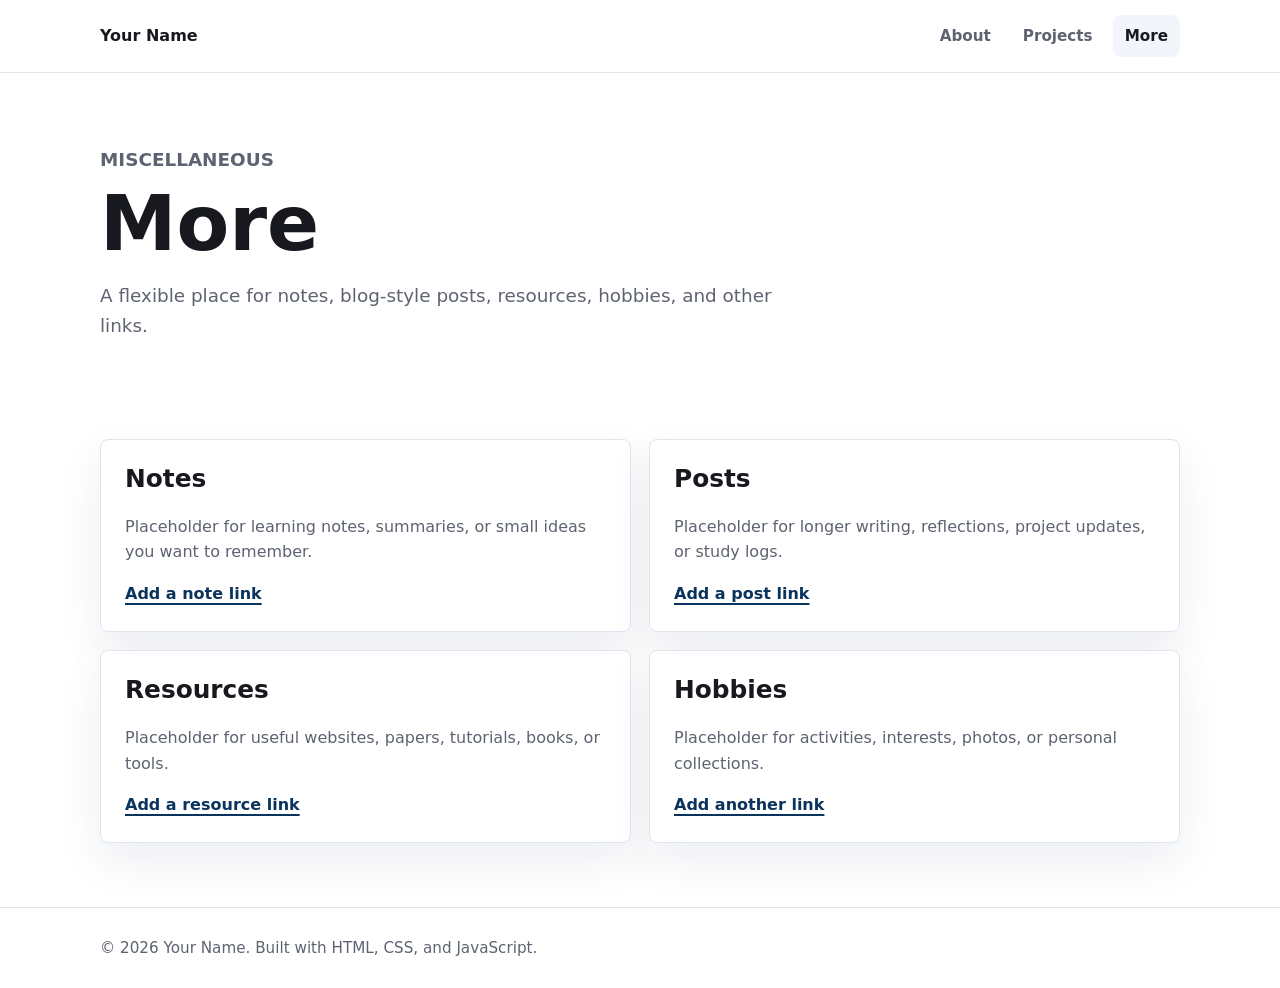
==== more.html @ 40491c50 "Prototype" ====
<!DOCTYPE html>
<html lang="en">
<head>
  <meta charset="UTF-8">
  <meta name="viewport" content="width=device-width, initial-scale=1.0">
  <title>More | Personal Website</title>
  <link rel="stylesheet" href="assets/css/styles.css">
</head>
<body>
  <header class="site-header">
    <nav class="nav container" aria-label="Main navigation">
      <a class="site-title" href="index.html">Your Name</a>
      <button class="nav-toggle" type="button" aria-label="Open navigation" aria-expanded="false">
        <span></span>
        <span></span>
        <span></span>
      </button>
      <div class="nav-links" id="nav-links">
        <a href="index.html">About</a>
        <a href="projects.html">Projects</a>
        <a href="more.html">More</a>
      </div>
    </nav>
  </header>

  <main>
    <section class="page-header container">
      <p class="eyebrow">Miscellaneous</p>
      <h1>More</h1>
      <!-- Edit this intro later based on what you add to this page. -->
      <p>A flexible place for notes, blog-style posts, resources, hobbies, and other links.</p>
    </section>

    <section class="section container">
      <div class="content-grid">
        <article class="content-panel">
          <h2>Notes</h2>
          <!-- Add short notes or link to note pages here. -->
          <p>Placeholder for learning notes, summaries, or small ideas you want to remember.</p>
          <a href="#">Add a note link</a>
        </article>

        <article class="content-panel">
          <h2>Posts</h2>
          <!-- Add blog-style posts or reflections here. -->
          <p>Placeholder for longer writing, reflections, project updates, or study logs.</p>
          <a href="#">Add a post link</a>
        </article>

        <article class="content-panel">
          <h2>Resources</h2>
          <!-- Add useful resources, references, or reading lists here. -->
          <p>Placeholder for useful websites, papers, tutorials, books, or tools.</p>
          <a href="#">Add a resource link</a>
        </article>

        <article class="content-panel">
          <h2>Hobbies</h2>
          <!-- Add hobbies, interests, or non-academic activities here. -->
          <p>Placeholder for activities, interests, photos, or personal collections.</p>
          <a href="#">Add another link</a>
        </article>
      </div>
    </section>
  </main>

  <footer class="site-footer">
    <div class="container">
      <p>&copy; 2026 Your Name. Built with HTML, CSS, and JavaScript.</p>
    </div>
  </footer>

  <script src="assets/js/main.js"></script>
</body>
</html>
---- assets/css/styles.css ----
:root {
  --bg: #ffffff;
  --surface: #ffffff;
  --surface-muted: #f2f6fb;
  --text: #17191f;
  --muted: #5d6370;
  --line: #dde5ef;
  --accent: #145ea8;
  --accent-dark: #0a335d;
  --accent-soft: #e8f3ff;
  --focus: #8a5cf6;
  --shadow: 0 18px 45px rgba(20, 43, 72, 0.08);
}

* {
  box-sizing: border-box;
}

html {
  scroll-behavior: smooth;
}

body {
  margin: 0;
  min-height: 100vh;
  color: var(--text);
  background: var(--bg);
  font-family: Inter, ui-sans-serif, system-ui, -apple-system, BlinkMacSystemFont, "Segoe UI", sans-serif;
  line-height: 1.6;
}

a {
  color: inherit;
}

a:focus-visible,
button:focus-visible {
  outline: 3px solid var(--focus);
  outline-offset: 3px;
}

.container {
  width: min(1080px, calc(100% - 32px));
  margin: 0 auto;
}

.site-header {
  position: sticky;
  top: 0;
  z-index: 10;
  background: rgba(255, 255, 255, 0.92);
  border-bottom: 1px solid var(--line);
  backdrop-filter: blur(14px);
}

.nav {
  display: flex;
  align-items: center;
  justify-content: space-between;
  min-height: 72px;
  gap: 24px;
}

.site-title {
  color: var(--text);
  font-size: 1rem;
  font-weight: 800;
  text-decoration: none;
}

.nav-links {
  display: flex;
  align-items: center;
  gap: 8px;
}

.nav-links a {
  border-radius: 8px;
  color: var(--muted);
  font-size: 0.95rem;
  font-weight: 700;
  padding: 9px 12px;
  text-decoration: none;
}

.nav-links a:hover,
.nav-links a.active {
  background: var(--surface-muted);
  color: var(--text);
}

.nav-toggle {
  display: none;
  width: 42px;
  height: 42px;
  align-items: center;
  justify-content: center;
  border: 1px solid var(--line);
  border-radius: 8px;
  background: var(--surface);
  cursor: pointer;
}

.nav-toggle span {
  display: block;
  width: 18px;
  height: 2px;
  margin: 3px 0;
  background: var(--text);
}

.hero,
.page-header {
  padding: 72px 0 48px;
}

.hero {
  min-height: 420px;
  display: grid;
  align-content: center;
}

.eyebrow {
  margin: 0 0 12px;
  color: var(--accent);
  font-size: 0.78rem;
  font-weight: 800;
  letter-spacing: 0;
  text-transform: uppercase;
}

h1,
h2,
h3,
p {
  margin-top: 0;
}

h1 {
  max-width: 780px;
  margin-bottom: 18px;
  font-size: clamp(2.4rem, 7vw, 4.8rem);
  line-height: 1;
}

h2 {
  font-size: 1.55rem;
  line-height: 1.2;
}

h3 {
  font-size: 1.1rem;
}

.hero-text,
.page-header p {
  max-width: 720px;
  color: var(--muted);
  font-size: 1.15rem;
}

.hero-actions {
  display: flex;
  flex-wrap: wrap;
  gap: 12px;
  margin-top: 14px;
}

.about-hero {
  display: grid;
  grid-template-columns: 280px minmax(0, 1fr);
  gap: 56px;
  padding: 72px 0 64px;
}

.profile-panel {
  align-self: start;
  text-align: center;
}

.profile-photo {
  width: 188px;
  height: 188px;
  display: grid;
  place-items: center;
  margin: 0 auto 28px;
  border: 8px solid var(--accent-dark);
  border-radius: 50%;
  background: var(--accent-soft);
  color: var(--accent-dark);
  font-weight: 800;
}

.profile-panel h1 {
  margin-bottom: 10px;
  font-size: clamp(2.4rem, 6vw, 3.2rem);
}

.profile-role,
.profile-field {
  margin-bottom: 8px;
  color: var(--text);
  font-size: 1.15rem;
  font-weight: 800;
}

.profile-field {
  color: var(--muted);
  font-weight: 700;
}

.social-links {
  display: flex;
  justify-content: center;
  flex-wrap: wrap;
  gap: 10px;
  margin-top: 24px;
}

.social-links a {
  width: 42px;
  height: 42px;
  display: inline-grid;
  place-items: center;
  border: 1px solid var(--line);
  border-radius: 8px;
  background: var(--surface);
  color: var(--accent-dark);
  font-size: 0.92rem;
  font-weight: 900;
  text-decoration: none;
}

.social-links a:hover {
  border-color: var(--accent);
  background: var(--accent-soft);
}

.about-content {
  min-width: 0;
}

.about-intro {
  max-width: 820px;
}

.about-intro h2,
.resume-section h2 {
  margin-bottom: 26px;
  font-size: clamp(2rem, 5vw, 3rem);
}

.about-intro p {
  color: var(--muted);
  font-size: clamp(1.15rem, 2vw, 1.55rem);
  line-height: 1.75;
}

.about-intro .button {
  margin-top: 14px;
}

.about-columns {
  display: grid;
  grid-template-columns: repeat(2, minmax(0, 1fr));
  gap: 48px;
  margin-top: 54px;
}

.about-columns h3 {
  margin-bottom: 18px;
  font-size: 1.8rem;
}

.simple-list {
  margin: 0;
  padding-left: 22px;
  color: var(--muted);
  font-size: 1.15rem;
}

.simple-list li + li {
  margin-top: 10px;
}

.summary-list {
  display: grid;
  gap: 18px;
}

.summary-list article {
  display: grid;
  grid-template-columns: 38px minmax(0, 1fr);
  gap: 14px;
  align-items: start;
}

.summary-icon,
.timeline-icon {
  display: inline-grid;
  place-items: center;
  border-radius: 50%;
  background: var(--accent-soft);
  color: var(--accent);
  font-size: 0.72rem;
  font-weight: 900;
}

.summary-icon {
  width: 32px;
  height: 32px;
}

.summary-list h4 {
  margin: 0 0 4px;
  font-size: 1.12rem;
  line-height: 1.35;
}

.summary-list p {
  margin: 0;
  color: var(--muted);
}

.resume-section {
  padding: 48px 0 24px;
}

.timeline {
  display: grid;
  gap: 34px;
  max-width: 940px;
}

.timeline-item {
  position: relative;
  display: grid;
  grid-template-columns: 56px minmax(0, 1fr);
  gap: 20px;
}

.timeline-item::before {
  content: "";
  position: absolute;
  top: 46px;
  bottom: -34px;
  left: 20px;
  width: 1px;
  background: var(--line);
}

.timeline-item:last-child::before {
  display: none;
}

.timeline-icon {
  position: relative;
  z-index: 1;
  width: 42px;
  height: 42px;
}

.timeline-content h3 {
  margin-bottom: 4px;
  font-size: 1.45rem;
}

.timeline-meta,
.timeline-date {
  margin-bottom: 2px;
  color: var(--muted);
  font-size: 1.08rem;
  font-weight: 700;
}

.timeline-content ul {
  margin: 18px 0 0;
  padding-left: 22px;
  color: var(--muted);
  font-size: 1.05rem;
}

.timeline-content li + li {
  margin-top: 8px;
}

.large-tags {
  max-width: 920px;
}

.button {
  display: inline-flex;
  align-items: center;
  justify-content: center;
  min-height: 44px;
  border: 1px solid transparent;
  border-radius: 8px;
  font-weight: 800;
  padding: 10px 16px;
  text-decoration: none;
}

.button.primary {
  background: var(--accent);
  color: #ffffff;
}

.button.primary:hover {
  background: var(--accent-dark);
}

.button.secondary {
  background: var(--surface);
  border-color: var(--line);
  color: var(--text);
}

.button.secondary:hover {
  border-color: var(--accent);
  color: var(--accent-dark);
}

.section {
  padding: 32px 0 64px;
}

.section-heading {
  margin-bottom: 22px;
}

.section-heading h2 {
  margin-bottom: 0;
}

.info-grid,
.project-grid,
.content-grid {
  display: grid;
  gap: 18px;
}

.info-grid {
  grid-template-columns: repeat(2, minmax(0, 1fr));
}

.project-grid,
.content-grid {
  grid-template-columns: repeat(3, minmax(0, 1fr));
}

.content-grid {
  grid-template-columns: repeat(2, minmax(0, 1fr));
}

.info-card,
.project-card,
.content-panel {
  background: var(--surface);
  border: 1px solid var(--line);
  border-radius: 8px;
  box-shadow: var(--shadow);
  padding: 24px;
}

.info-card p,
.project-card p,
.content-panel p,
.project-detail p {
  color: var(--muted);
}

.project-card {
  min-height: 310px;
  display: flex;
  flex-direction: column;
  justify-content: space-between;
  gap: 20px;
  color: inherit;
  text-decoration: none;
  transition: border-color 160ms ease, transform 160ms ease;
}

.project-card:hover {
  border-color: var(--accent);
  transform: translateY(-2px);
}

.project-card h2 {
  font-size: 1.25rem;
}

.tag-list {
  display: flex;
  flex-wrap: wrap;
  gap: 8px;
  margin: 16px 0 0;
  padding: 0;
  list-style: none;
}

.tag-list li {
  border: 1px solid var(--line);
  border-radius: 999px;
  background: var(--surface-muted);
  color: var(--accent-dark);
  font-size: 0.84rem;
  font-weight: 700;
  padding: 5px 10px;
}

.link-list {
  display: flex;
  flex-wrap: wrap;
  gap: 12px;
}

.link-list a,
.content-panel a,
.back-link {
  color: var(--accent-dark);
  font-weight: 800;
  text-decoration-thickness: 2px;
  text-underline-offset: 4px;
}

.project-detail {
  max-width: 820px;
  padding: 56px 0 72px;
}

.project-detail h1 {
  margin-top: 22px;
}

.project-detail section {
  margin-top: 36px;
  padding-top: 28px;
  border-top: 1px solid var(--line);
}

.site-footer {
  border-top: 1px solid var(--line);
  color: var(--muted);
  padding: 28px 0;
}

.site-footer p {
  margin: 0;
  font-size: 0.95rem;
}

@media (max-width: 760px) {
  .nav {
    min-height: 64px;
  }

  .nav-toggle {
    display: inline-flex;
    flex-direction: column;
  }

  .nav-links {
    position: absolute;
    top: 64px;
    left: 16px;
    right: 16px;
    display: none;
    flex-direction: column;
    align-items: stretch;
    gap: 4px;
    background: var(--surface);
    border: 1px solid var(--line);
    border-radius: 8px;
    box-shadow: var(--shadow);
    padding: 8px;
  }

  .nav-links.open {
    display: flex;
  }

  .nav-links a {
    padding: 12px;
  }

  .hero,
  .page-header {
    padding: 48px 0 32px;
  }

  .about-hero {
    grid-template-columns: 1fr;
    gap: 34px;
    padding: 44px 0 36px;
  }

  .profile-panel {
    text-align: left;
  }

  .profile-photo {
    width: 148px;
    height: 148px;
    margin-left: 0;
  }

  .social-links {
    justify-content: flex-start;
  }

  .about-columns {
    grid-template-columns: 1fr;
    gap: 34px;
    margin-top: 40px;
  }

  .about-intro h2,
  .resume-section h2 {
    font-size: 2.15rem;
  }

  .timeline-item {
    grid-template-columns: 46px minmax(0, 1fr);
    gap: 14px;
  }

  .timeline-item::before {
    left: 20px;
  }

  .hero {
    min-height: 360px;
  }

  .hero-text,
  .page-header p {
    font-size: 1rem;
  }

  .info-grid,
  .project-grid,
  .content-grid {
    grid-template-columns: 1fr;
  }

  .section {
    padding-bottom: 48px;
  }
}
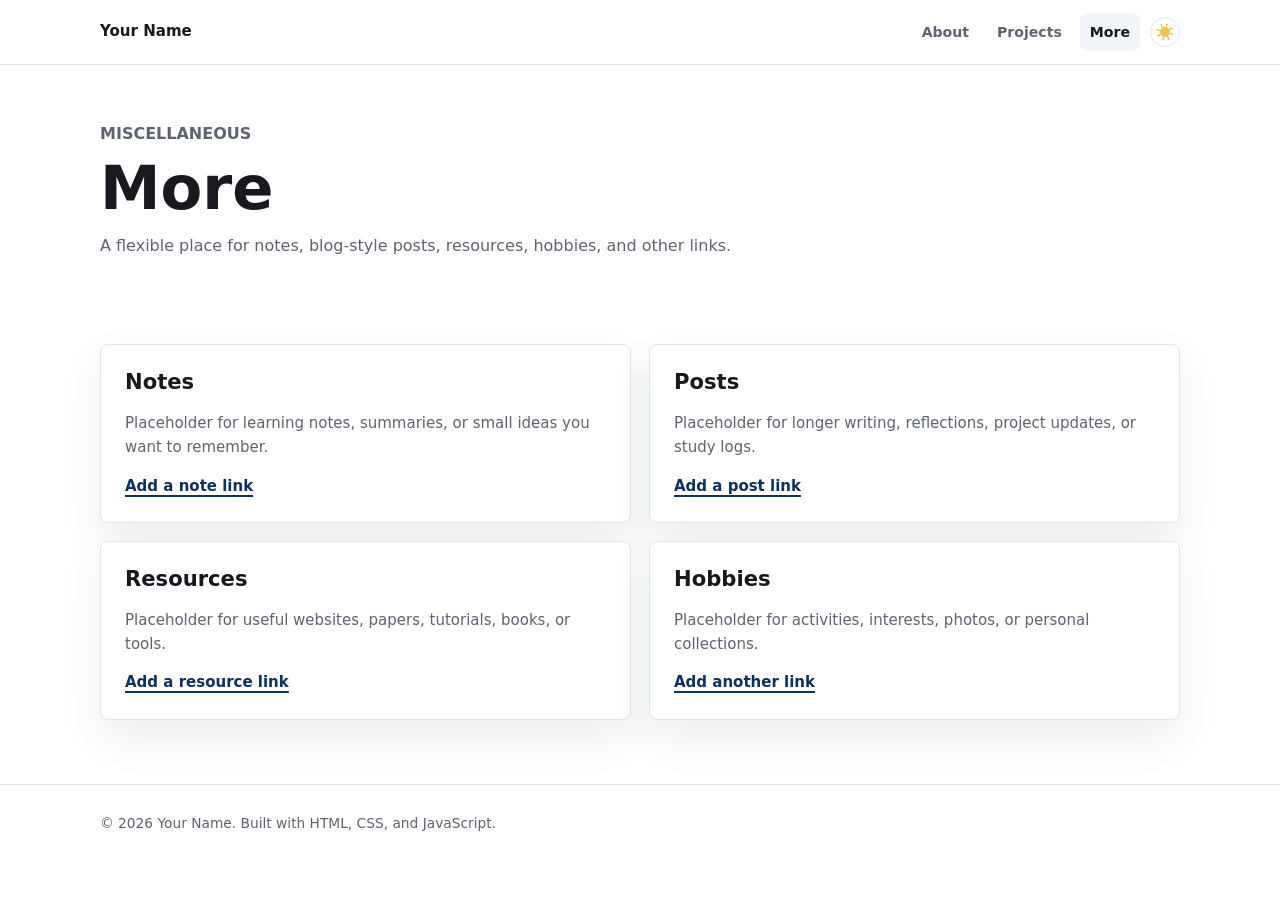
==== commit 3ba4118a: "About me" ====
--- a/more.html
+++ b/more.html
@@ -10,15 +10,18 @@
   <header class="site-header">
     <nav class="nav container" aria-label="Main navigation">
       <a class="site-title" href="index.html">Your Name</a>
-      <button class="nav-toggle" type="button" aria-label="Open navigation" aria-expanded="false">
-        <span></span>
-        <span></span>
-        <span></span>
-      </button>
-      <div class="nav-links" id="nav-links">
-        <a href="index.html">About</a>
-        <a href="projects.html">Projects</a>
-        <a href="more.html">More</a>
+      <div class="nav-actions">
+        <div class="nav-links" id="nav-links">
+          <a href="index.html">About</a>
+          <a href="projects.html">Projects</a>
+          <a href="more.html">More</a>
+        </div>
+        <button class="theme-toggle" type="button" aria-label="Switch color theme"></button>
+        <button class="nav-toggle" type="button" aria-label="Open navigation" aria-expanded="false">
+          <span></span>
+          <span></span>
+          <span></span>
+        </button>
       </div>
     </nav>
   </header>
--- a/assets/css/styles.css
+++ b/assets/css/styles.css
@@ -1,4 +1,5 @@
 :root {
+  color-scheme: light;
   --bg: #ffffff;
   --surface: #ffffff;
   --surface-muted: #f2f6fb;
@@ -9,7 +10,24 @@
   --accent-dark: #0a335d;
   --accent-soft: #e8f3ff;
   --focus: #8a5cf6;
+  --header-bg: rgba(255, 255, 255, 0.92);
   --shadow: 0 18px 45px rgba(20, 43, 72, 0.08);
+}
+
+[data-theme="dark"] {
+  color-scheme: dark;
+  --bg: #14161b;
+  --surface: #1b1e25;
+  --surface-muted: #252a33;
+  --text: #f4f7fb;
+  --muted: #c2c8d1;
+  --line: #333947;
+  --accent: #7db7ff;
+  --accent-dark: #b8d8ff;
+  --accent-soft: #183554;
+  --focus: #b99cff;
+  --header-bg: rgba(20, 22, 27, 0.92);
+  --shadow: 0 18px 45px rgba(0, 0, 0, 0.28);
 }
 
 * {
@@ -26,7 +44,8 @@
   color: var(--text);
   background: var(--bg);
   font-family: Inter, ui-sans-serif, system-ui, -apple-system, BlinkMacSystemFont, "Segoe UI", sans-serif;
-  line-height: 1.6;
+  font-size: 15px;
+  line-height: 1.58;
 }
 
 a {
@@ -48,7 +67,7 @@
   position: sticky;
   top: 0;
   z-index: 10;
-  background: rgba(255, 255, 255, 0.92);
+  background: var(--header-bg);
   border-bottom: 1px solid var(--line);
   backdrop-filter: blur(14px);
 }
@@ -57,13 +76,19 @@
   display: flex;
   align-items: center;
   justify-content: space-between;
-  min-height: 72px;
+  min-height: 64px;
   gap: 24px;
+}
+
+.nav-actions {
+  display: flex;
+  align-items: center;
+  gap: 10px;
 }
 
 .site-title {
   color: var(--text);
-  font-size: 1rem;
+  font-size: 0.94rem;
   font-weight: 800;
   text-decoration: none;
 }
@@ -77,9 +102,9 @@
 .nav-links a {
   border-radius: 8px;
   color: var(--muted);
-  font-size: 0.95rem;
+  font-size: 0.88rem;
   font-weight: 700;
-  padding: 9px 12px;
+  padding: 8px 10px;
   text-decoration: none;
 }
 
@@ -101,6 +126,59 @@
   cursor: pointer;
 }
 
+.theme-toggle {
+  position: relative;
+  width: 30px;
+  height: 30px;
+  border: 1px solid var(--line);
+  border-radius: 50%;
+  background: var(--surface);
+  color: var(--text);
+  cursor: pointer;
+  display: inline-grid;
+  place-items: center;
+  padding: 0;
+}
+
+.theme-toggle:hover {
+  border-color: var(--accent);
+  background: var(--surface-muted);
+}
+
+.theme-toggle::before {
+  content: "";
+  position: relative;
+  z-index: 1;
+  width: 10px;
+  height: 10px;
+  border-radius: 50%;
+  background: #f6c445;
+}
+
+.theme-toggle::after {
+  content: "";
+  position: absolute;
+  width: 18px;
+  height: 18px;
+  border-radius: 50%;
+  background: repeating-conic-gradient(
+    from 11deg,
+    #f6c445 0deg 10deg,
+    transparent 10deg 45deg
+  );
+}
+
+[data-theme="dark"] .theme-toggle::before {
+  width: 12px;
+  height: 12px;
+  background: #ffffff;
+  box-shadow: inset -4px 0 0 0 var(--surface);
+}
+
+[data-theme="dark"] .theme-toggle::after {
+  display: none;
+}
+
 .nav-toggle span {
   display: block;
   width: 18px;
@@ -111,7 +189,7 @@
 
 .hero,
 .page-header {
-  padding: 72px 0 48px;
+  padding: 56px 0 38px;
 }
 
 .hero {
@@ -123,7 +201,7 @@
 .eyebrow {
   margin: 0 0 12px;
   color: var(--accent);
-  font-size: 0.78rem;
+  font-size: 0.68rem;
   font-weight: 800;
   letter-spacing: 0;
   text-transform: uppercase;
@@ -138,25 +216,25 @@
 
 h1 {
   max-width: 780px;
-  margin-bottom: 18px;
-  font-size: clamp(2.4rem, 7vw, 4.8rem);
+  margin-bottom: 14px;
+  font-size: clamp(2rem, 5.5vw, 3.8rem);
   line-height: 1;
 }
 
 h2 {
-  font-size: 1.55rem;
+  font-size: 1.32rem;
   line-height: 1.2;
 }
 
 h3 {
-  font-size: 1.1rem;
+  font-size: 1rem;
 }
 
 .hero-text,
 .page-header p {
   max-width: 720px;
   color: var(--muted);
-  font-size: 1.15rem;
+  font-size: 1rem;
 }
 
 .hero-actions {
@@ -169,8 +247,8 @@
 .about-hero {
   display: grid;
   grid-template-columns: 280px minmax(0, 1fr);
-  gap: 56px;
-  padding: 72px 0 64px;
+  gap: 48px;
+  padding: 56px 0 48px;
 }
 
 .profile-panel {
@@ -179,28 +257,29 @@
 }
 
 .profile-photo {
-  width: 188px;
-  height: 188px;
+  width: 156px;
+  height: 156px;
   display: grid;
   place-items: center;
-  margin: 0 auto 28px;
-  border: 8px solid var(--accent-dark);
+  margin: 0 auto 24px;
+  border: 6px solid var(--accent-dark);
   border-radius: 50%;
   background: var(--accent-soft);
   color: var(--accent-dark);
+  font-size: 0.88rem;
   font-weight: 800;
 }
 
 .profile-panel h1 {
-  margin-bottom: 10px;
-  font-size: clamp(2.4rem, 6vw, 3.2rem);
+  margin-bottom: 8px;
+  font-size: clamp(2rem, 4.6vw, 2.65rem);
 }
 
 .profile-role,
 .profile-field {
-  margin-bottom: 8px;
+  margin-bottom: 6px;
   color: var(--text);
-  font-size: 1.15rem;
+  font-size: 1rem;
   font-weight: 800;
 }
 
@@ -213,20 +292,20 @@
   display: flex;
   justify-content: center;
   flex-wrap: wrap;
-  gap: 10px;
-  margin-top: 24px;
+  gap: 8px;
+  margin-top: 20px;
 }
 
 .social-links a {
-  width: 42px;
-  height: 42px;
+  width: 36px;
+  height: 36px;
   display: inline-grid;
   place-items: center;
   border: 1px solid var(--line);
   border-radius: 8px;
   background: var(--surface);
   color: var(--accent-dark);
-  font-size: 0.92rem;
+  font-size: 0.78rem;
   font-weight: 900;
   text-decoration: none;
 }
@@ -246,14 +325,14 @@
 
 .about-intro h2,
 .resume-section h2 {
-  margin-bottom: 26px;
-  font-size: clamp(2rem, 5vw, 3rem);
+  margin-bottom: 20px;
+  font-size: clamp(1.65rem, 3.8vw, 2.35rem);
 }
 
 .about-intro p {
   color: var(--muted);
-  font-size: clamp(1.15rem, 2vw, 1.55rem);
-  line-height: 1.75;
+  font-size: clamp(1rem, 1.5vw, 1.18rem);
+  line-height: 1.72;
 }
 
 .about-intro .button {
@@ -263,20 +342,20 @@
 .about-columns {
   display: grid;
   grid-template-columns: repeat(2, minmax(0, 1fr));
-  gap: 48px;
-  margin-top: 54px;
+  gap: 40px;
+  margin-top: 42px;
 }
 
 .about-columns h3 {
-  margin-bottom: 18px;
-  font-size: 1.8rem;
+  margin-bottom: 14px;
+  font-size: 1.38rem;
 }
 
 .simple-list {
   margin: 0;
   padding-left: 22px;
   color: var(--muted);
-  font-size: 1.15rem;
+  font-size: 0.98rem;
 }
 
 .simple-list li + li {
@@ -290,7 +369,7 @@
 
 .summary-list article {
   display: grid;
-  grid-template-columns: 38px minmax(0, 1fr);
+  grid-template-columns: 42px minmax(0, 1fr);
   gap: 14px;
   align-items: start;
 }
@@ -313,7 +392,7 @@
 
 .summary-list h4 {
   margin: 0 0 4px;
-  font-size: 1.12rem;
+  font-size: 0.98rem;
   line-height: 1.35;
 }
 
@@ -323,28 +402,28 @@
 }
 
 .resume-section {
-  padding: 48px 0 24px;
+  padding: 38px 0 18px;
 }
 
 .timeline {
   display: grid;
-  gap: 34px;
+  gap: 28px;
   max-width: 940px;
 }
 
 .timeline-item {
   position: relative;
   display: grid;
-  grid-template-columns: 56px minmax(0, 1fr);
-  gap: 20px;
+  grid-template-columns: 48px minmax(0, 1fr);
+  gap: 16px;
 }
 
 .timeline-item::before {
   content: "";
   position: absolute;
-  top: 46px;
-  bottom: -34px;
-  left: 20px;
+  top: 40px;
+  bottom: -28px;
+  left: 18px;
   width: 1px;
   background: var(--line);
 }
@@ -356,28 +435,28 @@
 .timeline-icon {
   position: relative;
   z-index: 1;
-  width: 42px;
-  height: 42px;
+  width: 36px;
+  height: 36px;
 }
 
 .timeline-content h3 {
   margin-bottom: 4px;
-  font-size: 1.45rem;
+  font-size: 1.18rem;
 }
 
 .timeline-meta,
 .timeline-date {
   margin-bottom: 2px;
   color: var(--muted);
-  font-size: 1.08rem;
+  font-size: 0.96rem;
   font-weight: 700;
 }
 
 .timeline-content ul {
-  margin: 18px 0 0;
+  margin: 14px 0 0;
   padding-left: 22px;
   color: var(--muted);
-  font-size: 1.05rem;
+  font-size: 0.95rem;
 }
 
 .timeline-content li + li {
@@ -392,17 +471,18 @@
   display: inline-flex;
   align-items: center;
   justify-content: center;
-  min-height: 44px;
+  min-height: 38px;
   border: 1px solid transparent;
   border-radius: 8px;
+  font-size: 0.9rem;
   font-weight: 800;
-  padding: 10px 16px;
+  padding: 8px 14px;
   text-decoration: none;
 }
 
 .button.primary {
   background: var(--accent);
-  color: #ffffff;
+  color: var(--bg);
 }
 
 .button.primary:hover {
@@ -486,7 +566,7 @@
 }
 
 .project-card h2 {
-  font-size: 1.25rem;
+  font-size: 1.12rem;
 }
 
 .tag-list {
@@ -503,9 +583,9 @@
   border-radius: 999px;
   background: var(--surface-muted);
   color: var(--accent-dark);
-  font-size: 0.84rem;
+  font-size: 0.76rem;
   font-weight: 700;
-  padding: 5px 10px;
+  padding: 4px 9px;
 }
 
 .link-list {
@@ -546,7 +626,7 @@
 
 .site-footer p {
   margin: 0;
-  font-size: 0.95rem;
+  font-size: 0.86rem;
 }
 
 @media (max-width: 760px) {
@@ -575,6 +655,11 @@
     padding: 8px;
   }
 
+  .theme-toggle {
+    width: 30px;
+    height: 30px;
+  }
+
   .nav-links.open {
     display: flex;
   }
@@ -599,8 +684,8 @@
   }
 
   .profile-photo {
-    width: 148px;
-    height: 148px;
+    width: 132px;
+    height: 132px;
     margin-left: 0;
   }
 
@@ -616,7 +701,7 @@
 
   .about-intro h2,
   .resume-section h2 {
-    font-size: 2.15rem;
+    font-size: 1.75rem;
   }
 
   .timeline-item {
@@ -625,7 +710,7 @@
   }
 
   .timeline-item::before {
-    left: 20px;
+    left: 18px;
   }
 
   .hero {
@@ -647,3 +732,26 @@
     padding-bottom: 48px;
   }
 }
+
+.summary-icon.logo-icon {
+  display: inline-flex;
+  align-items: center;
+  justify-content: center;
+
+  width: 48px;
+  height: 48px;
+
+  background: transparent !important;
+  border: none !important;
+  border-radius: 0 !important;
+  padding: 0;
+
+  overflow: visible;
+}
+
+.summary-icon.logo-icon img {
+  display: block;
+  width: 100%;
+  height: 100%;
+  object-fit: contain;
+}
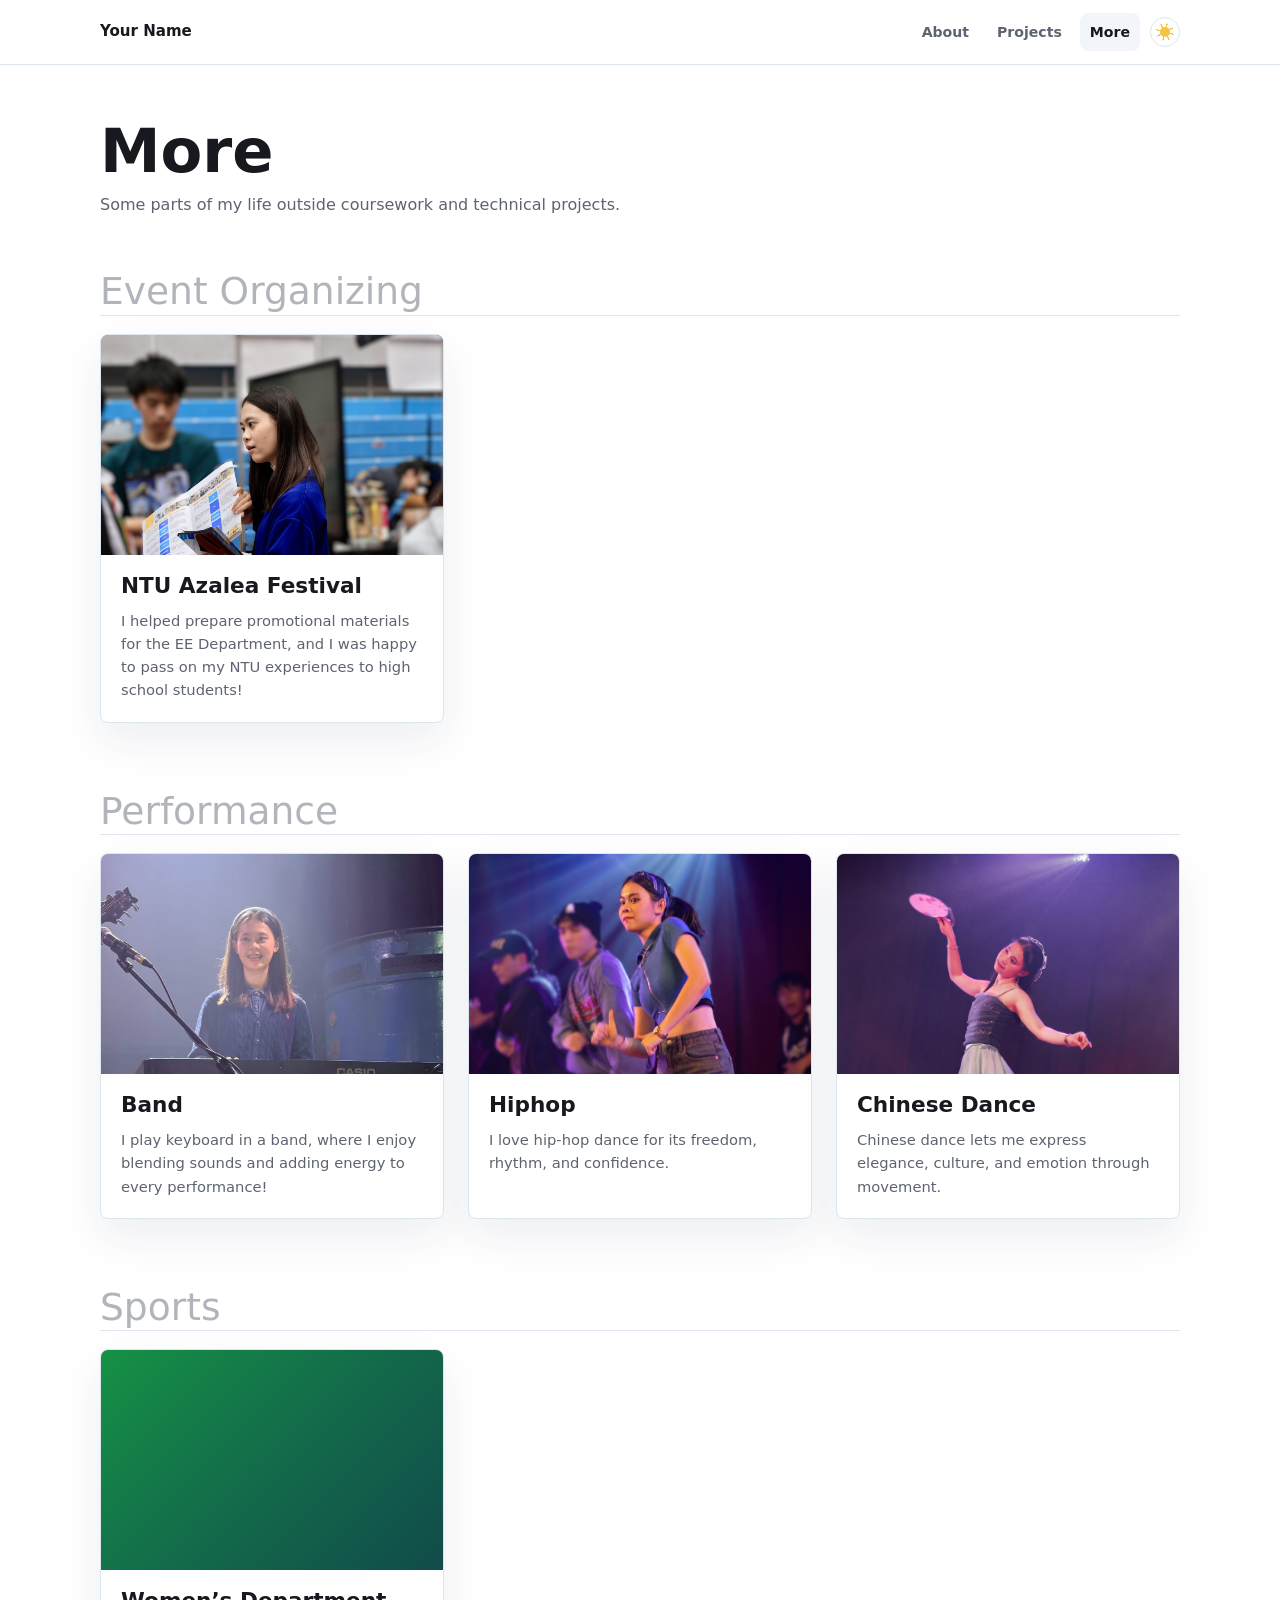
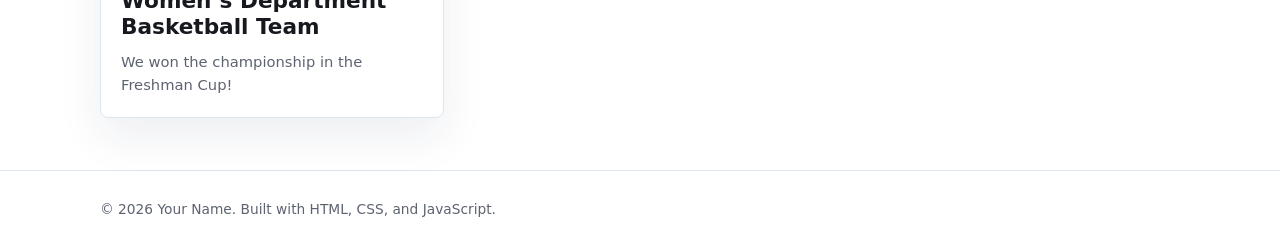
==== commit d2f56781: "temp" ====
--- a/more.html
+++ b/more.html
@@ -27,41 +27,78 @@
   </header>
 
   <main>
-    <section class="page-header container">
-      <p class="eyebrow">Miscellaneous</p>
+    <section class="more-header container">
       <h1>More</h1>
-      <!-- Edit this intro later based on what you add to this page. -->
-      <p>A flexible place for notes, blog-style posts, resources, hobbies, and other links.</p>
+      <!-- Edit this intro to describe what you want to collect here. -->
+      <p>Some parts of my life outside coursework and technical projects.</p>
     </section>
 
-    <section class="section container">
-      <div class="content-grid">
-        <article class="content-panel">
-          <h2>Notes</h2>
-          <!-- Add short notes or link to note pages here. -->
-          <p>Placeholder for learning notes, summaries, or small ideas you want to remember.</p>
-          <a href="#">Add a note link</a>
+    <section class="more-showcase container" aria-labelledby="events-heading">
+      <div class="category-heading">
+        <h2 id="events-heading">Event Organizing</h2>
+      </div>
+      <div class="activity-grid">
+        <article class="activity-card">
+          <div class="activity-media event-media">
+             <img class="adjustable-photo band-photo" src="assets/image/azalea.jpg" alt="Azalea">
+          </div>
+          <div class="activity-body">
+            <h3>NTU Azalea Festival</h3>
+            <p>I helped prepare promotional materials for the EE Department, 
+              and I was happy to pass on my NTU experiences to high school students!</p>
+          </div>
+        </article>
+      </div>
+    </section>
+
+    <section class="more-showcase container" id="performance" aria-labelledby="performance-heading">
+      <div class="category-heading">
+        <h2 id="performance-heading">Performance</h2>
+      </div>
+      <div class="activity-grid">
+        <article class="activity-card">
+          <div class="activity-media">
+            <img class="adjustable-photo band-photo" src="assets/image/band.jpg" alt="Band performance">
+          </div>
+          <div class="activity-body">
+            <h3>Band</h3>
+            <p>I play keyboard in a band, where I enjoy blending sounds and adding energy to every performance!</p>
+          </div>
         </article>
 
-        <article class="content-panel">
-          <h2>Posts</h2>
-          <!-- Add blog-style posts or reflections here. -->
-          <p>Placeholder for longer writing, reflections, project updates, or study logs.</p>
-          <a href="#">Add a post link</a>
+        <article class="activity-card">
+          <div class="activity-media">
+            <img class="adjustable-photo hiphop-photo" src="assets/image/hh.png" alt="Hiphop performance">
+          </div>
+          <div class="activity-body">
+            <h3>Hiphop</h3>
+            <p>I love hip-hop dance for its freedom, rhythm, and confidence.</p>
+          </div>
         </article>
 
-        <article class="content-panel">
-          <h2>Resources</h2>
-          <!-- Add useful resources, references, or reading lists here. -->
-          <p>Placeholder for useful websites, papers, tutorials, books, or tools.</p>
-          <a href="#">Add a resource link</a>
+        <article class="activity-card">
+          <div class="activity-media">
+            <img class="adjustable-photo chinese-dance-photo" src="assets/image/cd.png" alt="Chinese dance performance">
+          </div>
+          <div class="activity-body">
+            <h3>Chinese Dance</h3>
+            <p>Chinese dance lets me express elegance, culture, and emotion through movement.</p>
+          </div>
         </article>
+      </div>
+    </section>
 
-        <article class="content-panel">
-          <h2>Hobbies</h2>
-          <!-- Add hobbies, interests, or non-academic activities here. -->
-          <p>Placeholder for activities, interests, photos, or personal collections.</p>
-          <a href="#">Add another link</a>
+    <section class="more-showcase container" aria-labelledby="sports-heading">
+      <div class="category-heading">
+        <h2 id="sports-heading">Sports</h2>
+      </div>
+      <div class="activity-grid">
+        <article class="activity-card">
+          <div class="activity-media sport-media"></div>
+          <div class="activity-body">
+            <h3>Women’s Department Basketball Team</h3>
+            <p>We won the championship in the Freshman Cup!</p>
+          </div>
         </article>
       </div>
     </section>
--- a/assets/css/styles.css
+++ b/assets/css/styles.css
@@ -268,6 +268,14 @@
   color: var(--accent-dark);
   font-size: 0.88rem;
   font-weight: 800;
+  overflow: hidden;
+}
+
+.profile-photo img {
+  width: 100%;
+  height: 100%;
+  display: block;
+  object-fit: cover;
 }
 
 .profile-panel h1 {
@@ -329,6 +337,11 @@
   font-size: clamp(1.65rem, 3.8vw, 2.35rem);
 }
 
+.resume-section h2 {
+  margin-bottom: 16px;
+  font-size: clamp(1.35rem, 3vw, 1.85rem);
+}
+
 .about-intro p {
   color: var(--muted);
   font-size: clamp(1rem, 1.5vw, 1.18rem);
@@ -360,6 +373,13 @@
 
 .simple-list li + li {
   margin-top: 10px;
+}
+
+.simple-list a,
+.timeline-content a {
+  color: var(--accent-dark);
+  text-decoration-thickness: 2px;
+  text-underline-offset: 4px;
 }
 
 .summary-list {
@@ -402,12 +422,12 @@
 }
 
 .resume-section {
-  padding: 38px 0 18px;
+  padding: 32px 0 14px;
 }
 
 .timeline {
   display: grid;
-  gap: 28px;
+  gap: 24px;
   max-width: 940px;
 }
 
@@ -441,26 +461,26 @@
 
 .timeline-content h3 {
   margin-bottom: 4px;
-  font-size: 1.18rem;
+  font-size: 1.04rem;
 }
 
 .timeline-meta,
 .timeline-date {
   margin-bottom: 2px;
   color: var(--muted);
-  font-size: 0.96rem;
+  font-size: 0.88rem;
   font-weight: 700;
 }
 
 .timeline-content ul {
-  margin: 14px 0 0;
-  padding-left: 22px;
-  color: var(--muted);
-  font-size: 0.95rem;
+  margin: 10px 0 0;
+  padding-left: 18px;
+  color: var(--muted);
+  font-size: 0.86rem;
 }
 
 .timeline-content li + li {
-  margin-top: 8px;
+  margin-top: 6px;
 }
 
 .large-tags {
@@ -569,6 +589,122 @@
   font-size: 1.12rem;
 }
 
+.project-showcase {
+  padding: 16px 0 72px;
+}
+
+.project-showcase-grid {
+  display: grid;
+  grid-template-columns: repeat(2, minmax(0, 1fr));
+  gap: 44px 38px;
+}
+
+.project-entry {
+  min-width: 0;
+  border-radius: 10px;
+  scroll-margin-top: 92px;
+}
+
+.project-entry:target {
+  animation: target-flash 1.6s ease;
+}
+
+.project-image {
+  aspect-ratio: 16 / 9;
+  display: grid;
+  place-items: center;
+  overflow: hidden;
+  border: 1px solid var(--line);
+  border-radius: 8px;
+  background: var(--surface-muted);
+}
+
+.project-image img {
+  width: 100%;
+  height: 100%;
+  display: block;
+  object-fit: contain;
+}
+
+.project-image span {
+  color: rgba(255, 255, 255, 0.82);
+  font-size: 0.8rem;
+  font-weight: 800;
+  text-transform: uppercase;
+}
+
+.project-image-blue {
+  background:
+    linear-gradient(135deg, rgba(20, 22, 27, 0.18), rgba(20, 22, 27, 0.44)),
+    linear-gradient(135deg, #0f4c81, #7db7ff);
+}
+
+.project-image-green {
+  background:
+    linear-gradient(135deg, rgba(20, 22, 27, 0.16), rgba(20, 22, 27, 0.42)),
+    linear-gradient(135deg, #0f766e, #8bd3c7);
+}
+
+.project-image-purple {
+  background:
+    linear-gradient(135deg, rgba(20, 22, 27, 0.16), rgba(20, 22, 27, 0.42)),
+    linear-gradient(135deg, #6d28d9, #c4b5fd);
+}
+
+.project-entry-body {
+  padding-top: 18px;
+}
+
+.project-category {
+  margin-bottom: 12px;
+  color: var(--accent);
+  font-size: 0.82rem;
+  font-weight: 900;
+}
+
+.project-entry-body h2 {
+  margin-bottom: 10px;
+  font-size: clamp(1.4rem, 3vw, 1.9rem);
+  line-height: 1.16;
+}
+
+.project-entry-body p {
+  color: var(--muted);
+}
+
+.project-date {
+  margin: 16px 0 0;
+  font-size: 0.9rem;
+  font-weight: 700;
+}
+
+.project-actions {
+  display: flex;
+  flex-wrap: wrap;
+  gap: 10px;
+  margin-top: 18px;
+}
+
+.project-actions a {
+  display: inline-flex;
+  align-items: center;
+  min-height: 34px;
+  border: 1px solid var(--line);
+  border-radius: 999px;
+  background: var(--surface);
+  color: var(--text);
+  font-size: 0.84rem;
+  font-weight: 800;
+  padding: 7px 12px;
+  text-decoration: none;
+}
+
+.project-actions a:hover {
+  border-color: var(--accent);
+  background: var(--surface-muted);
+  color: var(--accent-dark);
+}
+
 .tag-list {
   display: flex;
   flex-wrap: wrap;
@@ -601,6 +737,171 @@
   font-weight: 800;
   text-decoration-thickness: 2px;
   text-underline-offset: 4px;
+}
+
+.more-header {
+  padding: 56px 0 22px;
+}
+
+.more-header h1 {
+  margin-bottom: 10px;
+}
+
+.more-header p {
+  max-width: 620px;
+  color: var(--muted);
+  font-size: 1rem;
+}
+
+.more-showcase {
+  padding: 18px 0 52px;
+  scroll-margin-top: 92px;
+}
+
+.more-showcase:target .category-heading {
+  animation: target-line-flash 1.6s ease;
+}
+
+.category-heading {
+  display: flex;
+  align-items: end;
+  justify-content: flex-start;
+  margin-bottom: 18px;
+  border-bottom: 1px solid var(--line);
+}
+
+.category-heading h2 {
+  margin: 0 0 4px;
+  color: color-mix(in srgb, var(--muted) 48%, transparent);
+  font-size: clamp(1.65rem, 3.6vw, 2.35rem);
+  font-weight: 300;
+  line-height: 1;
+  text-transform: none;
+}
+
+.activity-grid {
+  display: grid;
+  grid-template-columns: repeat(3, minmax(0, 1fr));
+  gap: 24px;
+}
+
+.activity-card {
+  min-height: 0;
+  overflow: hidden;
+  border: 1px solid var(--line);
+  border-radius: 8px;
+  background: var(--surface);
+  box-shadow: var(--shadow);
+  transition: border-color 160ms ease, transform 160ms ease;
+}
+
+[data-theme="dark"] .activity-card {
+  box-shadow: var(--shadow);
+}
+
+.activity-card:hover {
+  border-color: var(--accent);
+  transform: translateY(-2px);
+}
+
+.activity-media {
+  height: 220px;
+  display: grid;
+  place-items: center;
+  overflow: hidden;
+  color: rgba(255, 255, 255, 0.88);
+  font-size: 0.76rem;
+  font-weight: 800;
+  letter-spacing: 0;
+  text-transform: uppercase;
+}
+
+.activity-media img,
+.activity-card img {
+  width: 100%;
+  height: 100%;
+  display: block;
+  object-fit: cover;
+}
+
+.activity-media .adjustable-photo {
+  object-position: var(--image-position, center center);
+  transform: scale(var(--image-zoom, 1));
+}
+
+/* Edit these values to adjust each Performance photo. */
+.band-photo {
+  --image-zoom: 1.12;
+  --image-position: center 100%;
+}
+
+.hiphop-photo {
+  --image-zoom: 1.12;
+  --image-position: center center;
+}
+
+.chinese-dance-photo {
+  --image-zoom: 1.12;
+  --image-position: center center;
+}
+
+.performance-media {
+  background:
+    linear-gradient(135deg, rgba(20, 22, 27, 0.24), rgba(20, 22, 27, 0.6)),
+    linear-gradient(135deg, #8b5cf6, #111827);
+}
+
+.event-media {
+  background:
+    linear-gradient(135deg, rgba(20, 22, 27, 0.15), rgba(20, 22, 27, 0.48)),
+    linear-gradient(135deg, #f59e0b, #145ea8);
+}
+
+.sport-media {
+  background:
+    linear-gradient(135deg, rgba(20, 22, 27, 0.12), rgba(20, 22, 27, 0.44)),
+    linear-gradient(135deg, #16a34a, #0f766e);
+}
+
+.activity-body {
+  padding: 18px 20px 20px;
+}
+
+.activity-body h3 {
+  margin-bottom: 10px;
+  font-size: clamp(1.12rem, 2vw, 1.35rem);
+  font-weight: 750;
+  line-height: 1.2;
+}
+
+.activity-body p {
+  margin: 0;
+  color: var(--muted);
+  font-size: 0.92rem;
+}
+
+@keyframes target-flash {
+  0% {
+    box-shadow: 0 0 0 0 color-mix(in srgb, var(--accent) 44%, transparent);
+  }
+  35% {
+    box-shadow: 0 0 0 8px color-mix(in srgb, var(--accent) 18%, transparent);
+  }
+  100% {
+    box-shadow: 0 0 0 0 transparent;
+  }
+}
+
+@keyframes target-line-flash {
+  0% {
+    border-color: var(--accent);
+  }
+  45% {
+    border-color: var(--accent);
+  }
+  100% {
+    border-color: var(--line);
+  }
 }
 
 .project-detail {
@@ -724,12 +1025,34 @@
 
   .info-grid,
   .project-grid,
-  .content-grid {
+  .content-grid,
+  .activity-grid,
+  .project-showcase-grid {
     grid-template-columns: 1fr;
   }
 
   .section {
     padding-bottom: 48px;
+  }
+
+  .more-header {
+    padding: 44px 0 18px;
+  }
+
+  .more-showcase {
+    padding-bottom: 52px;
+  }
+
+  .category-heading {
+    justify-content: flex-start;
+  }
+
+  .activity-card {
+    min-height: 0;
+  }
+
+  .activity-body {
+    padding: 18px 20px 20px;
   }
 }
 
@@ -754,4 +1077,4 @@
   width: 100%;
   height: 100%;
   object-fit: contain;
-}+}
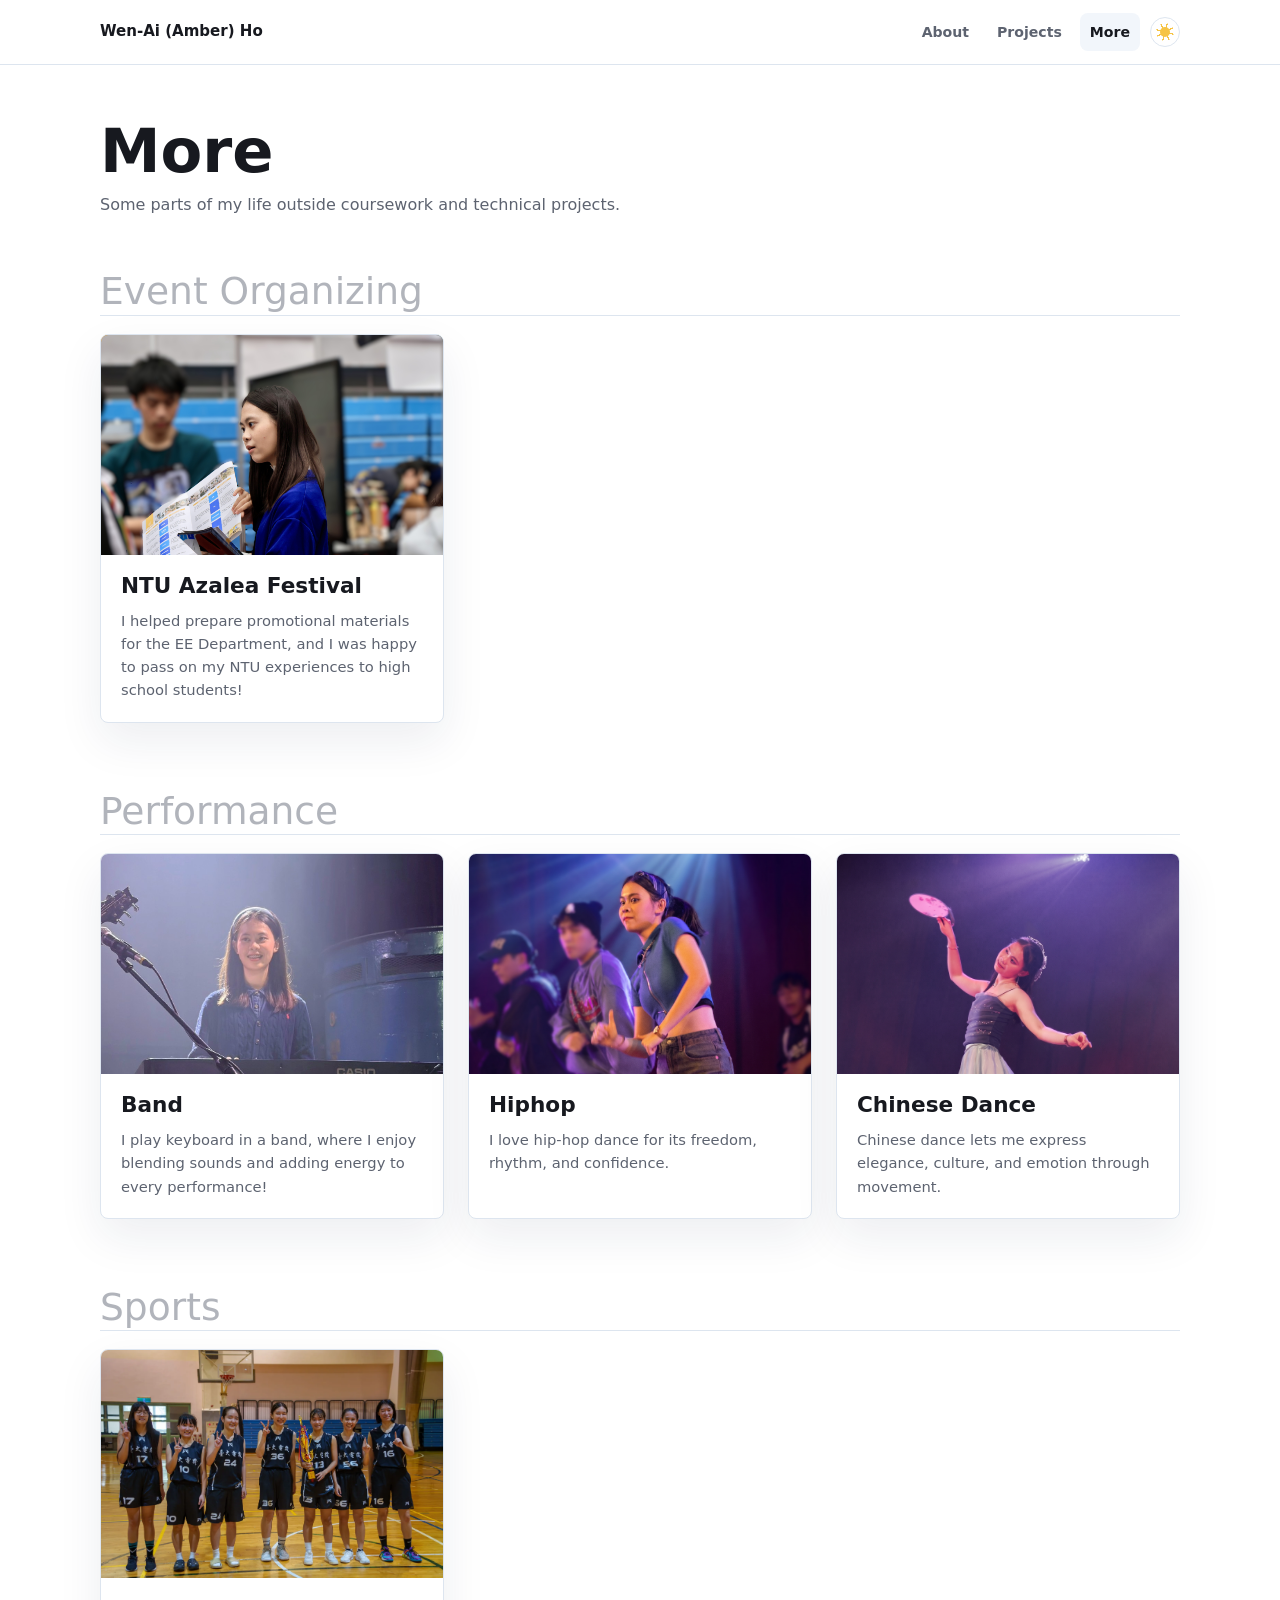
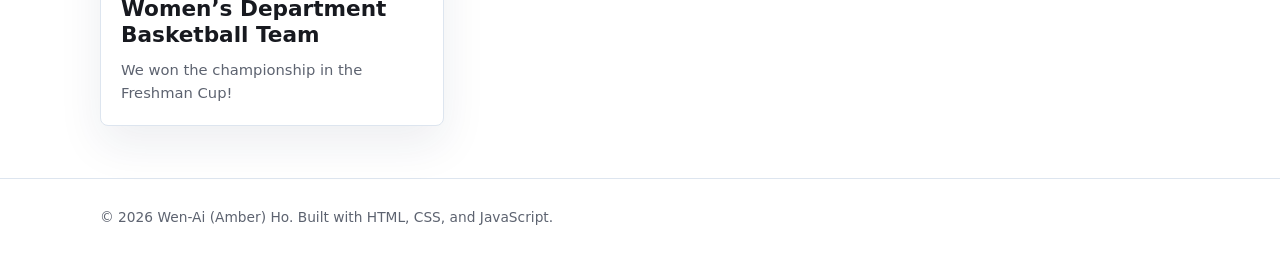
==== commit 6681c105: "Finished" ====
--- a/more.html
+++ b/more.html
@@ -9,7 +9,7 @@
 <body>
   <header class="site-header">
     <nav class="nav container" aria-label="Main navigation">
-      <a class="site-title" href="index.html">Your Name</a>
+      <a class="site-title" href="index.html">Wen-Ai (Amber) Ho</a>
       <div class="nav-actions">
         <div class="nav-links" id="nav-links">
           <a href="index.html">About</a>
@@ -93,8 +93,10 @@
         <h2 id="sports-heading">Sports</h2>
       </div>
       <div class="activity-grid">
-        <article class="activity-card">
-          <div class="activity-media sport-media"></div>
+        <article class="activity-card sports-card">
+          <div class="activity-media sports-media">
+            <img class="sports-photo" src="assets/image/basket.png" alt="Women’s basketball team">
+          </div>
           <div class="activity-body">
             <h3>Women’s Department Basketball Team</h3>
             <p>We won the championship in the Freshman Cup!</p>
@@ -106,7 +108,7 @@
 
   <footer class="site-footer">
     <div class="container">
-      <p>&copy; 2026 Your Name. Built with HTML, CSS, and JavaScript.</p>
+      <p>&copy; 2026 Wen-Ai (Amber) Ho. Built with HTML, CSS, and JavaScript.</p>
     </div>
   </footer>
 
--- a/assets/css/styles.css
+++ b/assets/css/styles.css
@@ -257,8 +257,8 @@
 }
 
 .profile-photo {
-  width: 156px;
-  height: 156px;
+  width: 180px;
+  height: 180px;
   display: grid;
   place-items: center;
   margin: 0 auto 24px;
@@ -487,6 +487,17 @@
   max-width: 920px;
 }
 
+.skill-groups {
+  display: grid;
+  gap: 22px;
+}
+
+.skill-groups h3 {
+  margin-bottom: 10px;
+  color: var(--text);
+  font-size: 0.98rem;
+}
+
 .button {
   display: inline-flex;
   align-items: center;
@@ -591,6 +602,19 @@
 
 .project-showcase {
   padding: 16px 0 72px;
+}
+
+.project-section-heading {
+  margin-bottom: 18px;
+  border-bottom: 1px solid var(--line);
+}
+
+.project-section-heading h2 {
+  margin: 0 0 4px;
+  color: color-mix(in srgb, var(--muted) 48%, transparent);
+  font-size: clamp(1.65rem, 3.6vw, 2.35rem);
+  font-weight: 300;
+  line-height: 1;
 }
 
 .project-showcase-grid {
@@ -827,6 +851,18 @@
 .activity-media .adjustable-photo {
   object-position: var(--image-position, center center);
   transform: scale(var(--image-zoom, 1));
+}
+
+.sports-media {
+  height: auto;
+  display: block;
+}
+
+.sports-media img,
+.activity-card .sports-photo {
+  width: 100%;
+  height: auto;
+  object-fit: contain;
 }
 
 /* Edit these values to adjust each Performance photo. */
@@ -985,8 +1021,8 @@
   }
 
   .profile-photo {
-    width: 132px;
-    height: 132px;
+    width: 150px;
+    height: 150px;
     margin-left: 0;
   }
 
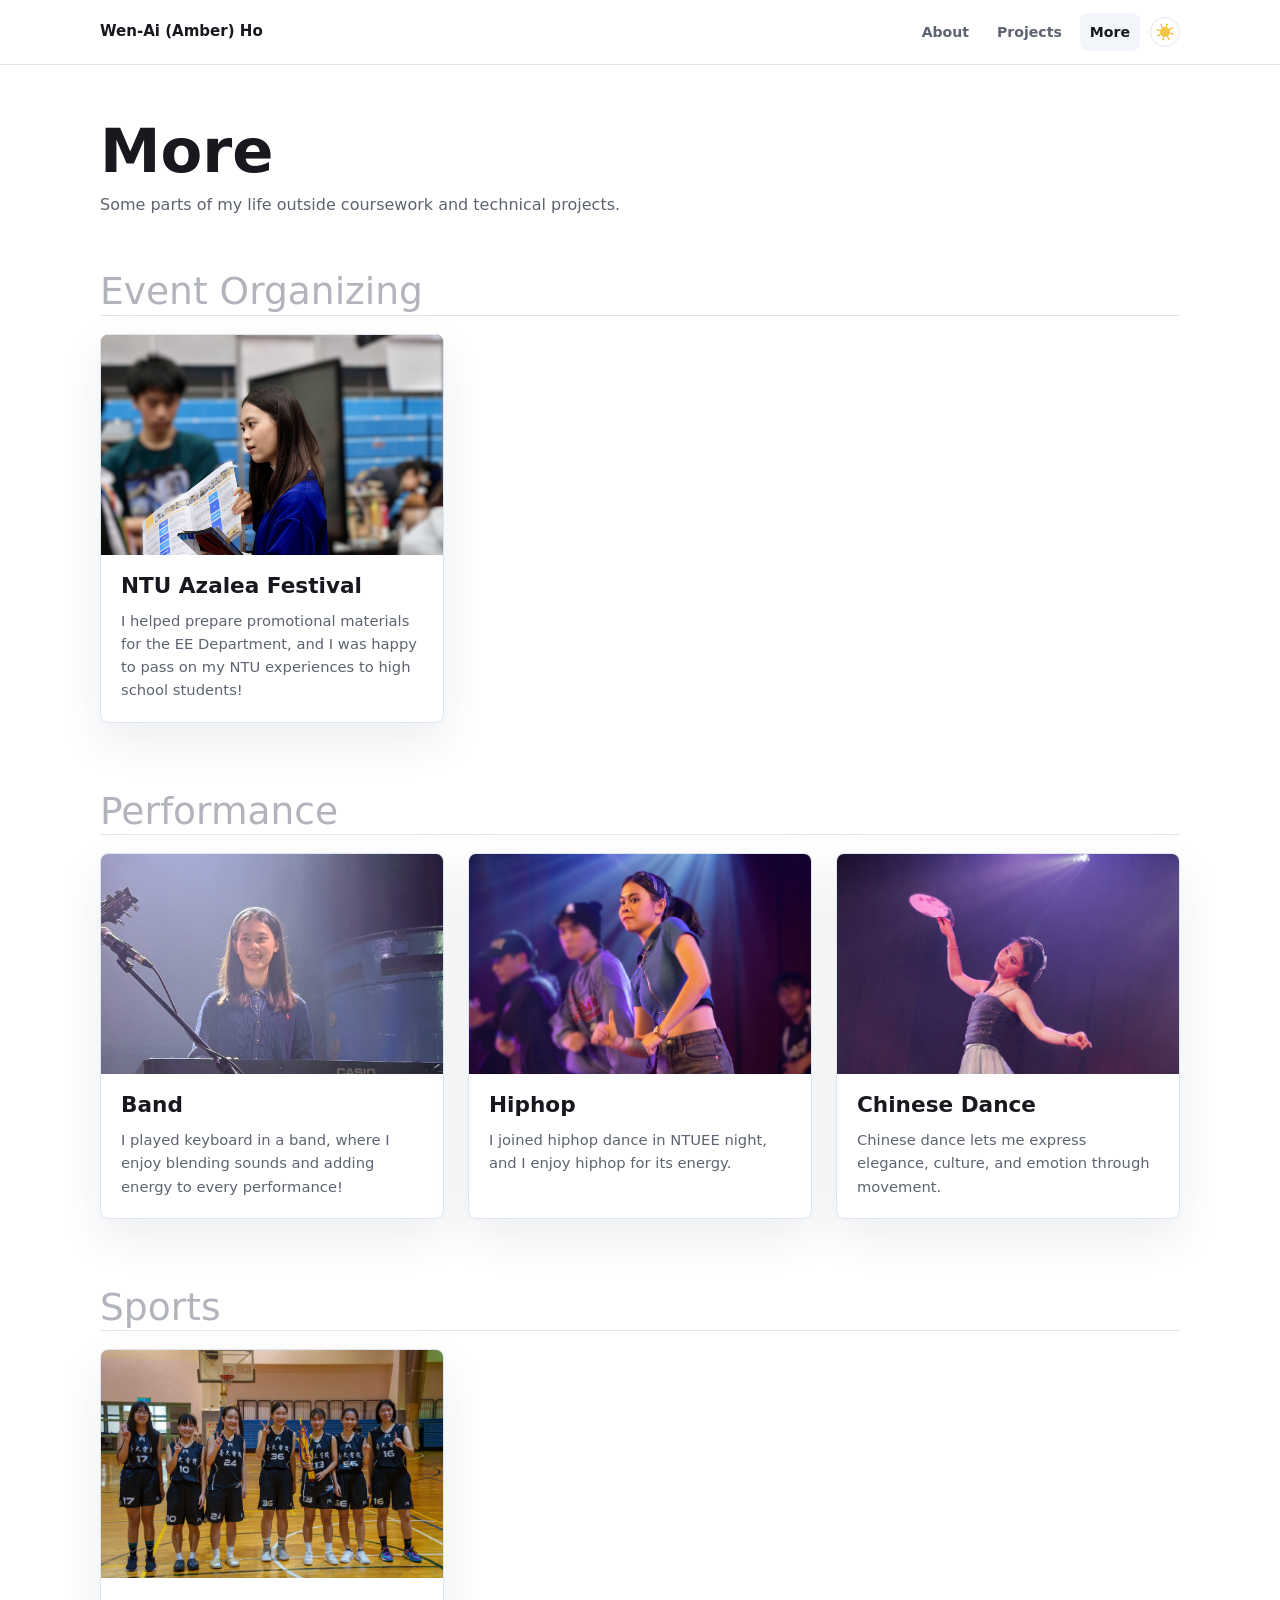
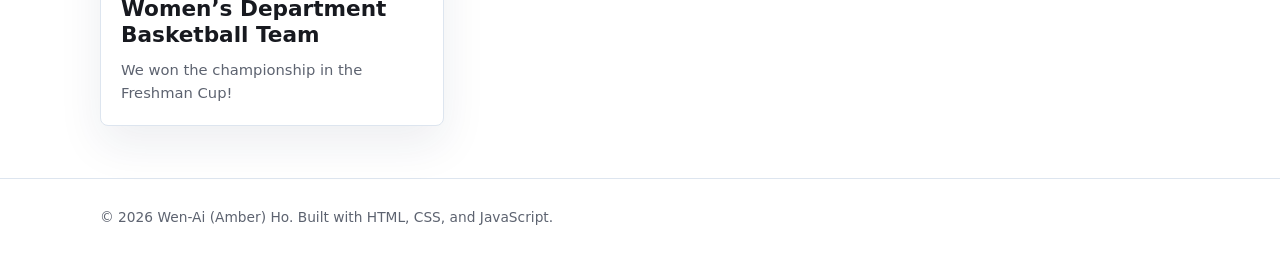
==== commit 8c34d129: "Add CNS report" ====
--- a/more.html
+++ b/more.html
@@ -62,7 +62,7 @@
           </div>
           <div class="activity-body">
             <h3>Band</h3>
-            <p>I play keyboard in a band, where I enjoy blending sounds and adding energy to every performance!</p>
+            <p>I played keyboard in a band, where I enjoy blending sounds and adding energy to every performance!</p>
           </div>
         </article>
 
@@ -72,7 +72,7 @@
           </div>
           <div class="activity-body">
             <h3>Hiphop</h3>
-            <p>I love hip-hop dance for its freedom, rhythm, and confidence.</p>
+            <p>I joined hiphop dance in NTUEE night, and I enjoy hiphop for its energy.</p>
           </div>
         </article>
 
